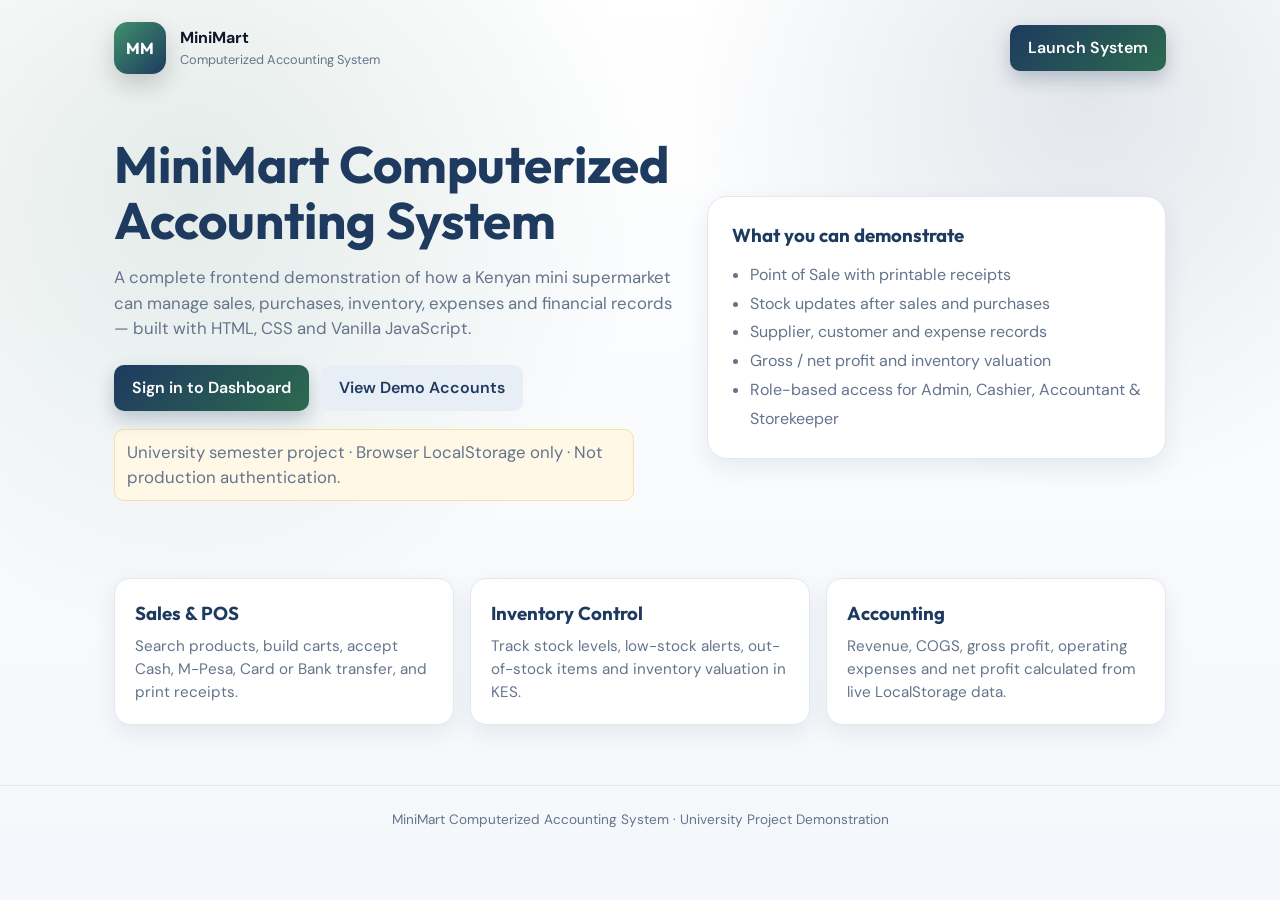
==== index.html @ 5eb99d65 "sending code to github" ====
<!DOCTYPE html>
<html lang="en">
<head>
  <meta charset="UTF-8" />
  <meta name="viewport" content="width=device-width, initial-scale=1.0" />
  <title>MiniMart Computerized Accounting System</title>
  <link rel="stylesheet" href="css/style.css" />
  <link rel="stylesheet" href="css/dashboard.css" />
  <link rel="stylesheet" href="css/responsive.css" />
</head>
<body class="landing">
  <nav class="landing-nav">
    <div class="login-brand">
      <div class="login-mark">MM</div>
      <div>
        <strong>MiniMart</strong>
        <div class="text-muted" style="font-size:0.8rem">Computerized Accounting System</div>
      </div>
    </div>
    <div class="landing-cta" style="margin:0">
      <a class="btn btn-primary" href="login.html">Launch System</a>
    </div>
  </nav>

  <section class="landing-hero">
    <div>
      <h1>MiniMart Computerized Accounting System</h1>
      <p>
        A complete frontend demonstration of how a Kenyan mini supermarket can manage sales,
        purchases, inventory, expenses and financial records — built with HTML, CSS and Vanilla JavaScript.
      </p>
      <div class="landing-cta">
        <a class="btn btn-primary" href="login.html">Sign in to Dashboard</a>
        <a class="btn btn-secondary" href="login.html">View Demo Accounts</a>
      </div>
      <p class="login-disclaimer" style="max-width:520px">
        University semester project · Browser LocalStorage only · Not production authentication.
      </p>
    </div>
    <div class="landing-panel">
      <h3 class="section-title">What you can demonstrate</h3>
      <ul class="text-muted" style="padding-left:18px;margin:12px 0 0;line-height:1.8">
        <li>Point of Sale with printable receipts</li>
        <li>Stock updates after sales and purchases</li>
        <li>Supplier, customer and expense records</li>
        <li>Gross / net profit and inventory valuation</li>
        <li>Role-based access for Admin, Cashier, Accountant & Storekeeper</li>
      </ul>
    </div>
  </section>

  <section class="feature-grid">
    <article class="feature-card">
      <h3>Sales & POS</h3>
      <p>Search products, build carts, accept Cash, M-Pesa, Card or Bank transfer, and print receipts.</p>
    </article>
    <article class="feature-card">
      <h3>Inventory Control</h3>
      <p>Track stock levels, low-stock alerts, out-of-stock items and inventory valuation in KES.</p>
    </article>
    <article class="feature-card">
      <h3>Accounting</h3>
      <p>Revenue, COGS, gross profit, operating expenses and net profit calculated from live LocalStorage data.</p>
    </article>
  </section>

  <footer class="landing-footer">
    MiniMart Computerized Accounting System · University Project Demonstration
  </footer>

  <script src="js/storage.js"></script>
  <script src="js/auth.js"></script>
  <script>
    if (mmIsLoggedIn()) window.location.href = 'dashboard.html';
  </script>
</body>
</html>
---- css/style.css ----
/* MiniMart — Global styles */
@import url('https://fonts.googleapis.com/css2?family=DM+Sans:ital,opsz,wght@0,9..40,400;0,9..40,500;0,9..40,600;0,9..40,700;1,9..40,400&family=Outfit:wght@500;600;700&display=swap');

:root {
  --navy: #1e3a5f;
  --navy-dark: #13253d;
  --navy-light: #2a4d73;
  --green: #2d6a4f;
  --green-light: #40916c;
  --green-soft: #d8f3dc;
  --bg: #f4f7fb;
  --surface: #ffffff;
  --border: #e2e8f0;
  --text: #0f172a;
  --muted: #64748b;
  --danger: #c1121f;
  --warning: #e9a825;
  --success: #2d6a4f;
  --info: #1e3a5f;
  --shadow: 0 8px 24px rgba(19, 37, 61, 0.08);
  --radius: 14px;
  --sidebar-w: 260px;
  --topbar-h: 72px;
  --font: 'DM Sans', system-ui, sans-serif;
  --display: 'Outfit', 'DM Sans', sans-serif;
}

*,
*::before,
*::after {
  box-sizing: border-box;
}

html {
  scroll-behavior: smooth;
}

body {
  margin: 0;
  font-family: var(--font);
  color: var(--text);
  background: var(--bg);
  min-height: 100vh;
  line-height: 1.5;
}

a {
  color: var(--navy);
  text-decoration: none;
}

button,
input,
select,
textarea {
  font: inherit;
}

img {
  max-width: 100%;
}

/* ---------- Login ---------- */
.login-page {
  min-height: 100vh;
  display: grid;
  grid-template-columns: 1.1fr 0.9fr;
  background: var(--surface);
}

.login-hero {
  position: relative;
  background:
    linear-gradient(145deg, rgba(19, 37, 61, 0.92), rgba(45, 106, 79, 0.85)),
    radial-gradient(circle at 20% 20%, rgba(255, 255, 255, 0.12), transparent 40%),
    linear-gradient(160deg, #1e3a5f, #2d6a4f);
  color: #fff;
  padding: 48px;
  display: flex;
  flex-direction: column;
  justify-content: space-between;
  overflow: hidden;
}

.login-hero::after {
  content: '';
  position: absolute;
  inset: auto -20% -30% 30%;
  height: 70%;
  background: radial-gradient(circle, rgba(255, 255, 255, 0.12), transparent 60%);
  pointer-events: none;
}

.login-brand {
  display: flex;
  align-items: center;
  gap: 14px;
  position: relative;
  z-index: 1;
}

.brand-mark,
.login-mark {
  width: 52px;
  height: 52px;
  border-radius: 14px;
  display: grid;
  place-items: center;
  background: linear-gradient(135deg, #40916c, #1e3a5f);
  color: #fff;
  font-family: var(--display);
  font-weight: 700;
  letter-spacing: 0.02em;
  box-shadow: 0 10px 24px rgba(0, 0, 0, 0.18);
}

.login-hero h1 {
  font-family: var(--display);
  font-size: clamp(2rem, 3.5vw, 3rem);
  line-height: 1.15;
  margin: 0 0 12px;
  position: relative;
  z-index: 1;
  max-width: 14ch;
}

.login-hero p {
  margin: 0;
  opacity: 0.9;
  max-width: 42ch;
  position: relative;
  z-index: 1;
}

.login-features {
  display: grid;
  gap: 12px;
  position: relative;
  z-index: 1;
  margin-top: 32px;
}

.login-feature {
  display: flex;
  gap: 12px;
  align-items: flex-start;
  background: rgba(255, 255, 255, 0.08);
  border: 1px solid rgba(255, 255, 255, 0.12);
  padding: 14px 16px;
  border-radius: 12px;
  backdrop-filter: blur(6px);
}

.login-feature strong {
  display: block;
}

.login-feature span {
  font-size: 0.9rem;
  opacity: 0.85;
}

.login-panel {
  display: flex;
  align-items: center;
  justify-content: center;
  padding: 40px 28px;
  background:
    radial-gradient(circle at 90% 10%, rgba(45, 106, 79, 0.08), transparent 35%),
    radial-gradient(circle at 10% 90%, rgba(30, 58, 95, 0.08), transparent 30%),
    #fff;
}

.login-card {
  width: 100%;
  max-width: 420px;
  animation: fadeUp 0.45s ease;
}

.login-card h2 {
  font-family: var(--display);
  margin: 0 0 6px;
  font-size: 1.75rem;
  color: var(--navy);
}

.login-card .lead {
  color: var(--muted);
  margin: 0 0 24px;
}

.demo-accounts {
  background: #f8fafc;
  border: 1px solid var(--border);
  border-radius: 12px;
  padding: 14px;
  margin-bottom: 20px;
  font-size: 0.88rem;
}

.demo-accounts summary {
  cursor: pointer;
  font-weight: 600;
  color: var(--navy);
}

.demo-accounts table {
  width: 100%;
  margin-top: 10px;
  border-collapse: collapse;
}

.demo-accounts td {
  padding: 4px 0;
  border-bottom: 1px dashed var(--border);
}

.demo-accounts tr:last-child td {
  border-bottom: 0;
}

.form-group {
  margin-bottom: 16px;
}

.form-group label {
  display: block;
  font-weight: 600;
  margin-bottom: 6px;
  font-size: 0.92rem;
}

.form-control,
.input,
select.form-control,
textarea.form-control {
  width: 100%;
  border: 1px solid var(--border);
  border-radius: 10px;
  padding: 11px 14px;
  background: #fff;
  color: var(--text);
  transition: border-color 0.2s, box-shadow 0.2s;
}

.form-control:focus,
.input:focus,
select.form-control:focus,
textarea.form-control:focus {
  outline: none;
  border-color: var(--green);
  box-shadow: 0 0 0 3px rgba(45, 106, 79, 0.15);
}

.password-wrap {
  position: relative;
}

.password-wrap .form-control {
  padding-right: 48px;
}

.toggle-password {
  position: absolute;
  right: 8px;
  top: 50%;
  transform: translateY(-50%);
  border: 0;
  background: transparent;
  color: var(--muted);
  cursor: pointer;
  width: 36px;
  height: 36px;
  display: grid;
  place-items: center;
  border-radius: 8px;
}

.toggle-password:hover {
  background: #f1f5f9;
  color: var(--navy);
}

.toggle-password svg {
  width: 18px;
  height: 18px;
}

.form-row {
  display: flex;
  align-items: center;
  justify-content: space-between;
  gap: 12px;
  margin-bottom: 18px;
}

.checkbox {
  display: inline-flex;
  align-items: center;
  gap: 8px;
  font-size: 0.92rem;
  color: var(--muted);
}

.btn {
  display: inline-flex;
  align-items: center;
  justify-content: center;
  gap: 8px;
  border: 0;
  border-radius: 10px;
  padding: 11px 18px;
  font-weight: 600;
  cursor: pointer;
  transition: transform 0.15s, box-shadow 0.2s, background 0.2s;
}

.btn:hover {
  transform: translateY(-1px);
}

.btn:active {
  transform: translateY(0);
}

.btn svg {
  width: 18px;
  height: 18px;
}

.btn-primary {
  background: linear-gradient(135deg, var(--navy), var(--green));
  color: #fff;
  box-shadow: 0 8px 18px rgba(30, 58, 95, 0.25);
}

.btn-primary:hover {
  box-shadow: 0 10px 22px rgba(30, 58, 95, 0.32);
}

.btn-secondary {
  background: #e8eef5;
  color: var(--navy);
}

.btn-secondary:hover {
  background: #d9e4f0;
}

.btn-success {
  background: var(--green);
  color: #fff;
}

.btn-danger {
  background: var(--danger);
  color: #fff;
}

.btn-outline {
  background: transparent;
  border: 1px solid var(--border);
  color: var(--text);
}

.btn-outline:hover {
  border-color: var(--navy);
  color: var(--navy);
}

.btn-sm {
  padding: 7px 12px;
  font-size: 0.88rem;
}

.btn-block {
  width: 100%;
}

.alert {
  border-radius: 10px;
  padding: 12px 14px;
  margin-bottom: 16px;
  font-size: 0.92rem;
}

.alert-error {
  background: #fde8ea;
  color: #9b1c1c;
  border: 1px solid #f5c2c7;
}

.alert-success {
  background: var(--green-soft);
  color: #1b4332;
  border: 1px solid #95d5b2;
}

.alert-info {
  background: #e8eef5;
  color: var(--navy);
  border: 1px solid #c5d4e8;
}

.login-disclaimer {
  margin-top: 18px;
  font-size: 0.8rem;
  color: var(--muted);
  background: #fff8e7;
  border: 1px solid #f5e0a8;
  border-radius: 10px;
  padding: 10px 12px;
}

/* ---------- App shell ---------- */
.app-shell {
  min-height: 100vh;
}

.sidebar {
  position: fixed;
  inset: 0 auto 0 0;
  width: var(--sidebar-w);
  background: linear-gradient(180deg, var(--navy-dark), var(--navy));
  color: #fff;
  display: flex;
  flex-direction: column;
  z-index: 40;
  transition: transform 0.25s ease;
}

.sidebar-brand {
  display: flex;
  align-items: center;
  gap: 12px;
  padding: 22px 18px;
  border-bottom: 1px solid rgba(255, 255, 255, 0.08);
}

.brand-logo-img {
  width: 44px;
  height: 44px;
  border-radius: 12px;
  object-fit: cover;
  background: #fff;
}

.brand-name {
  font-family: var(--display);
  font-weight: 700;
  font-size: 1rem;
}

.brand-sub {
  font-size: 0.75rem;
  opacity: 0.7;
}

.sidebar-nav {
  padding: 14px 10px;
  overflow-y: auto;
  flex: 1;
}

.nav-link {
  display: flex;
  align-items: center;
  gap: 12px;
  color: rgba(255, 255, 255, 0.78);
  padding: 11px 12px;
  border-radius: 10px;
  margin-bottom: 4px;
  transition: background 0.2s, color 0.2s;
}

.nav-link:hover {
  background: rgba(255, 255, 255, 0.08);
  color: #fff;
}

.nav-link.active {
  background: linear-gradient(135deg, rgba(64, 145, 108, 0.35), rgba(255, 255, 255, 0.08));
  color: #fff;
  box-shadow: inset 0 0 0 1px rgba(255, 255, 255, 0.08);
}

.nav-icon {
  width: 20px;
  height: 20px;
  display: grid;
  place-items: center;
}

.nav-icon svg {
  width: 18px;
  height: 18px;
}

.sidebar-footer {
  padding: 14px 16px 20px;
  border-top: 1px solid rgba(255, 255, 255, 0.08);
}

.demo-note {
  font-size: 0.75rem;
  opacity: 0.65;
}

.main-wrap {
  margin-left: var(--sidebar-w);
  min-height: 100vh;
}

.topbar {
  position: sticky;
  top: 0;
  z-index: 30;
  height: var(--topbar-h);
  background: rgba(255, 255, 255, 0.92);
  backdrop-filter: blur(10px);
  border-bottom: 1px solid var(--border);
  display: flex;
  align-items: center;
  justify-content: space-between;
  padding: 0 24px;
}

.topbar-left,
.topbar-right {
  display: flex;
  align-items: center;
  gap: 14px;
}

.page-title {
  margin: 0;
  font-family: var(--display);
  font-size: 1.25rem;
  color: var(--navy);
}

.page-sub {
  margin: 0;
  font-size: 0.82rem;
  color: var(--muted);
}

.icon-btn {
  width: 40px;
  height: 40px;
  border: 1px solid var(--border);
  border-radius: 10px;
  background: #fff;
  display: grid;
  place-items: center;
  cursor: pointer;
  color: var(--navy);
}

.icon-btn.static {
  cursor: default;
}

.icon-btn svg {
  width: 18px;
  height: 18px;
}

.alert-badge-wrap {
  position: relative;
}

.badge-count {
  position: absolute;
  top: -4px;
  right: -4px;
  background: var(--danger);
  color: #fff;
  font-size: 0.68rem;
  font-weight: 700;
  min-width: 18px;
  height: 18px;
  border-radius: 999px;
  display: grid;
  place-items: center;
  padding: 0 4px;
}

.user-menu {
  position: relative;
  display: flex;
  align-items: center;
  gap: 10px;
  padding: 6px 8px 6px 6px;
  border-radius: 12px;
  border: 1px solid var(--border);
  background: #fff;
  cursor: pointer;
}

.user-avatar {
  width: 38px;
  height: 38px;
  border-radius: 10px;
  background: linear-gradient(135deg, var(--navy), var(--green));
  color: #fff;
  display: grid;
  place-items: center;
  font-weight: 700;
  font-size: 0.85rem;
}

.user-meta {
  display: flex;
  flex-direction: column;
  line-height: 1.2;
}

.user-meta strong {
  font-size: 0.9rem;
}

.user-meta span {
  font-size: 0.75rem;
  color: var(--muted);
}

.user-dropdown {
  position: absolute;
  top: calc(100% + 8px);
  right: 0;
  min-width: 180px;
  background: #fff;
  border: 1px solid var(--border);
  border-radius: 12px;
  box-shadow: var(--shadow);
  padding: 8px;
  display: none;
  z-index: 50;
}

.user-menu:hover .user-dropdown,
.user-menu:focus-within .user-dropdown {
  display: grid;
  gap: 4px;
}

.user-dropdown a,
.user-dropdown button {
  display: flex;
  align-items: center;
  gap: 8px;
  width: 100%;
  border: 0;
  background: transparent;
  text-align: left;
  padding: 10px 12px;
  border-radius: 8px;
  color: var(--text);
  cursor: pointer;
}

.user-dropdown a:hover,
.user-dropdown button:hover {
  background: #f1f5f9;
}

.user-dropdown svg {
  width: 16px;
  height: 16px;
}

.content {
  padding: 24px;
}

/* ---------- Cards / panels ---------- */
.card {
  background: var(--surface);
  border: 1px solid var(--border);
  border-radius: var(--radius);
  box-shadow: var(--shadow);
  padding: 18px;
}

.card-header {
  display: flex;
  align-items: center;
  justify-content: space-between;
  gap: 12px;
  margin-bottom: 14px;
}

.card-header h3 {
  margin: 0;
  font-family: var(--display);
  font-size: 1.05rem;
  color: var(--navy);
}

.toolbar {
  display: flex;
  flex-wrap: wrap;
  gap: 10px;
  align-items: center;
  margin-bottom: 16px;
}

.toolbar .form-control,
.toolbar .input,
.toolbar select {
  min-width: 180px;
  max-width: 260px;
}

.grid {
  display: grid;
  gap: 16px;
}

.grid-2 {
  grid-template-columns: repeat(2, minmax(0, 1fr));
}

.grid-3 {
  grid-template-columns: repeat(3, minmax(0, 1fr));
}

.grid-4 {
  grid-template-columns: repeat(4, minmax(0, 1fr));
}

/* ---------- Tables ---------- */
.table-wrap {
  overflow-x: auto;
}

table.data-table {
  width: 100%;
  border-collapse: collapse;
}

.data-table th,
.data-table td {
  padding: 12px 10px;
  border-bottom: 1px solid var(--border);
  text-align: left;
  font-size: 0.92rem;
  vertical-align: middle;
}

.data-table th {
  color: var(--muted);
  font-weight: 600;
  font-size: 0.8rem;
  text-transform: uppercase;
  letter-spacing: 0.04em;
  background: #f8fafc;
}

.data-table tbody tr {
  transition: background 0.15s;
}

.data-table tbody tr:hover {
  background: #f8fafc;
}

.actions {
  display: flex;
  gap: 6px;
  flex-wrap: wrap;
}

.pill {
  display: inline-flex;
  align-items: center;
  padding: 3px 10px;
  border-radius: 999px;
  font-size: 0.75rem;
  font-weight: 600;
}

.pill-success {
  background: var(--green-soft);
  color: var(--green);
}

.pill-warning {
  background: #fff3cd;
  color: #856404;
}

.pill-danger {
  background: #fde8ea;
  color: var(--danger);
}

.pill-info {
  background: #e8eef5;
  color: var(--navy);
}

.empty-state {
  text-align: center;
  padding: 36px 16px;
  color: var(--muted);
}

/* ---------- Modals ---------- */
.modal {
  position: fixed;
  inset: 0;
  background: rgba(15, 23, 42, 0.45);
  display: none;
  align-items: center;
  justify-content: center;
  z-index: 80;
  padding: 16px;
}

.modal.open {
  display: flex;
  animation: fadeIn 0.2s ease;
}

.modal-dialog {
  width: 100%;
  max-width: 560px;
  max-height: 90vh;
  overflow: auto;
  background: #fff;
  border-radius: 16px;
  box-shadow: 0 24px 60px rgba(15, 23, 42, 0.25);
  animation: fadeUp 0.25s ease;
}

.modal-dialog.wide {
  max-width: 760px;
}

.modal-header,
.modal-footer {
  padding: 16px 18px;
  border-bottom: 1px solid var(--border);
  display: flex;
  align-items: center;
  justify-content: space-between;
  gap: 12px;
}

.modal-footer {
  border-bottom: 0;
  border-top: 1px solid var(--border);
  justify-content: flex-end;
}

.modal-body {
  padding: 18px;
}

.modal-header h3 {
  margin: 0;
  font-family: var(--display);
  color: var(--navy);
}

/* ---------- Toasts ---------- */
.toast-host {
  position: fixed;
  top: 18px;
  right: 18px;
  z-index: 100;
  display: grid;
  gap: 8px;
}

.toast {
  min-width: 260px;
  max-width: 380px;
  background: #fff;
  border-left: 4px solid var(--navy);
  border-radius: 10px;
  box-shadow: var(--shadow);
  padding: 12px 14px;
  opacity: 0;
  transform: translateX(16px);
  transition: all 0.25s ease;
  font-size: 0.92rem;
}

.toast.show {
  opacity: 1;
  transform: translateX(0);
}

.toast-success {
  border-left-color: var(--green);
}

.toast-error {
  border-left-color: var(--danger);
}

.toast-info {
  border-left-color: var(--navy);
}

/* ---------- Utilities ---------- */
.text-muted {
  color: var(--muted);
}

.text-right {
  text-align: right;
}

.text-danger {
  color: var(--danger);
}

.text-success {
  color: var(--green);
}

.mt-1 {
  margin-top: 8px;
}

.mt-2 {
  margin-top: 16px;
}

.mb-0 {
  margin-bottom: 0;
}

.mb-2 {
  margin-bottom: 16px;
}

.hidden {
  display: none !important;
}

.section-title {
  font-family: var(--display);
  color: var(--navy);
  margin: 0 0 4px;
}

.split {
  display: grid;
  grid-template-columns: 1.2fr 0.8fr;
  gap: 16px;
}

@keyframes fadeUp {
  from {
    opacity: 0;
    transform: translateY(10px);
  }
  to {
    opacity: 1;
    transform: translateY(0);
  }
}

@keyframes fadeIn {
  from {
    opacity: 0;
  }
  to {
    opacity: 1;
  }
}

@media print {
  .sidebar,
  .topbar,
  .toolbar,
  .no-print,
  .btn,
  .actions {
    display: none !important;
  }

  .main-wrap {
    margin: 0 !important;
  }

  .content {
    padding: 0 !important;
  }

  .card {
    box-shadow: none;
    border: 0;
  }
}
---- css/dashboard.css ----
/* Dashboard & module-specific layouts */

.stat-grid {
  display: grid;
  grid-template-columns: repeat(4, minmax(0, 1fr));
  gap: 16px;
  margin-bottom: 18px;
}

.stat-card {
  background: #fff;
  border: 1px solid var(--border);
  border-radius: var(--radius);
  padding: 18px;
  box-shadow: var(--shadow);
  position: relative;
  overflow: hidden;
  transition: transform 0.2s ease, box-shadow 0.2s ease;
}

.stat-card:hover {
  transform: translateY(-3px);
  box-shadow: 0 14px 28px rgba(19, 37, 61, 0.12);
}

.stat-card::before {
  content: '';
  position: absolute;
  inset: 0 auto 0 0;
  width: 4px;
  background: linear-gradient(180deg, var(--navy), var(--green));
}

.stat-label {
  color: var(--muted);
  font-size: 0.82rem;
  font-weight: 600;
  margin-bottom: 6px;
}

.stat-value {
  font-family: var(--display);
  font-size: 1.35rem;
  color: var(--navy);
  font-weight: 700;
  margin: 0;
}

.stat-meta {
  margin-top: 8px;
  font-size: 0.78rem;
  color: var(--muted);
}

.stat-icon {
  position: absolute;
  right: 14px;
  top: 14px;
  width: 38px;
  height: 38px;
  border-radius: 10px;
  display: grid;
  place-items: center;
  background: linear-gradient(135deg, rgba(30, 58, 95, 0.1), rgba(45, 106, 79, 0.12));
  color: var(--navy);
}

.stat-icon svg {
  width: 18px;
  height: 18px;
}

.quick-actions {
  display: flex;
  flex-wrap: wrap;
  gap: 10px;
  margin-bottom: 18px;
}

.quick-actions .btn {
  flex: 1 1 160px;
}

.chart-card canvas {
  width: 100%;
  max-height: 260px;
}

.list-feed {
  display: grid;
  gap: 10px;
}

.feed-item {
  display: flex;
  justify-content: space-between;
  gap: 12px;
  padding: 12px;
  border: 1px solid var(--border);
  border-radius: 12px;
  background: #f8fafc;
}

.feed-item strong {
  display: block;
  font-size: 0.92rem;
}

.feed-item span {
  font-size: 0.8rem;
  color: var(--muted);
}

.alert-list {
  display: grid;
  gap: 8px;
}

.alert-item {
  display: flex;
  justify-content: space-between;
  align-items: center;
  padding: 10px 12px;
  border-radius: 10px;
  background: #fff8e7;
  border: 1px solid #f5e0a8;
  font-size: 0.9rem;
}

.alert-item.danger {
  background: #fde8ea;
  border-color: #f5c2c7;
}

/* POS layout */
.pos-layout {
  display: grid;
  grid-template-columns: 1.35fr 0.95fr;
  gap: 16px;
  align-items: start;
}

.product-picker {
  display: grid;
  grid-template-columns: repeat(auto-fill, minmax(150px, 1fr));
  gap: 10px;
  max-height: 62vh;
  overflow: auto;
  padding-right: 4px;
}

.product-tile {
  border: 1px solid var(--border);
  border-radius: 12px;
  padding: 12px;
  background: #fff;
  cursor: pointer;
  transition: border-color 0.2s, transform 0.15s, box-shadow 0.2s;
  text-align: left;
}

.product-tile:hover {
  border-color: var(--green);
  transform: translateY(-2px);
  box-shadow: var(--shadow);
}

.product-tile.disabled {
  opacity: 0.5;
  cursor: not-allowed;
  transform: none;
  box-shadow: none;
}

.product-tile .name {
  font-weight: 600;
  font-size: 0.9rem;
  margin-bottom: 4px;
}

.product-tile .price {
  color: var(--green);
  font-weight: 700;
}

.product-tile .stock {
  font-size: 0.75rem;
  color: var(--muted);
  margin-top: 4px;
}

.cart-panel {
  position: sticky;
  top: calc(var(--topbar-h) + 16px);
}

.cart-lines {
  display: grid;
  gap: 8px;
  max-height: 34vh;
  overflow: auto;
  margin-bottom: 12px;
}

.cart-line {
  display: grid;
  grid-template-columns: 1fr auto;
  gap: 8px;
  padding: 10px;
  border: 1px solid var(--border);
  border-radius: 10px;
  background: #f8fafc;
}

.qty-controls {
  display: inline-flex;
  align-items: center;
  gap: 6px;
}

.qty-controls button {
  width: 28px;
  height: 28px;
  border-radius: 8px;
  border: 1px solid var(--border);
  background: #fff;
  cursor: pointer;
  font-weight: 700;
}

.cart-totals {
  border-top: 1px dashed var(--border);
  padding-top: 12px;
  display: grid;
  gap: 8px;
}

.cart-totals .row {
  display: flex;
  justify-content: space-between;
  font-size: 0.95rem;
}

.cart-totals .grand {
  font-size: 1.2rem;
  font-weight: 700;
  color: var(--navy);
  font-family: var(--display);
}

.receipt-box {
  font-family: 'Courier New', monospace;
  font-size: 0.9rem;
  line-height: 1.45;
}

.receipt-box .center {
  text-align: center;
}

.receipt-box hr {
  border: 0;
  border-top: 1px dashed #94a3b8;
  margin: 10px 0;
}

/* Accounting summary blocks */
.finance-grid {
  display: grid;
  grid-template-columns: repeat(3, minmax(0, 1fr));
  gap: 16px;
  margin-bottom: 16px;
}

.finance-card {
  background: #fff;
  border: 1px solid var(--border);
  border-radius: var(--radius);
  padding: 18px;
  box-shadow: var(--shadow);
}

.finance-card h4 {
  margin: 0 0 8px;
  color: var(--muted);
  font-size: 0.85rem;
  text-transform: uppercase;
  letter-spacing: 0.04em;
}

.finance-card .value {
  font-family: var(--display);
  font-size: 1.4rem;
  font-weight: 700;
  color: var(--navy);
}

.formula-note {
  background: #eef6f1;
  border: 1px solid #b7e4c7;
  border-radius: 12px;
  padding: 14px 16px;
  font-size: 0.9rem;
  color: #1b4332;
  margin-bottom: 16px;
}

.formula-note code {
  background: rgba(255, 255, 255, 0.7);
  padding: 2px 6px;
  border-radius: 6px;
  font-size: 0.85rem;
}

/* Reports */
.report-filters {
  display: flex;
  flex-wrap: wrap;
  gap: 10px;
  margin-bottom: 16px;
}

.report-tabs {
  display: flex;
  flex-wrap: wrap;
  gap: 8px;
  margin-bottom: 16px;
}

.report-tab {
  border: 1px solid var(--border);
  background: #fff;
  border-radius: 999px;
  padding: 8px 14px;
  cursor: pointer;
  font-weight: 600;
  font-size: 0.85rem;
  color: var(--muted);
}

.report-tab.active {
  background: linear-gradient(135deg, var(--navy), var(--green));
  color: #fff;
  border-color: transparent;
}

/* Landing / index */
.landing {
  min-height: 100vh;
  background:
    radial-gradient(circle at 15% 20%, rgba(45, 106, 79, 0.12), transparent 35%),
    radial-gradient(circle at 85% 10%, rgba(30, 58, 95, 0.12), transparent 30%),
    linear-gradient(180deg, #ffffff, #f4f7fb);
}

.landing-nav {
  max-width: 1100px;
  margin: 0 auto;
  padding: 22px 24px;
  display: flex;
  align-items: center;
  justify-content: space-between;
}

.landing-hero {
  max-width: 1100px;
  margin: 0 auto;
  padding: 40px 24px 60px;
  display: grid;
  grid-template-columns: 1.1fr 0.9fr;
  gap: 32px;
  align-items: center;
}

.landing-hero h1 {
  font-family: var(--display);
  font-size: clamp(2.2rem, 4vw, 3.4rem);
  line-height: 1.1;
  color: var(--navy);
  margin: 0 0 14px;
}

.landing-hero p {
  color: var(--muted);
  font-size: 1.05rem;
  max-width: 48ch;
}

.landing-cta {
  display: flex;
  flex-wrap: wrap;
  gap: 12px;
  margin-top: 24px;
}

.landing-panel {
  background: #fff;
  border: 1px solid var(--border);
  border-radius: 20px;
  box-shadow: var(--shadow);
  padding: 24px;
}

.feature-grid {
  max-width: 1100px;
  margin: 0 auto;
  padding: 0 24px 60px;
  display: grid;
  grid-template-columns: repeat(3, minmax(0, 1fr));
  gap: 16px;
}

.feature-card {
  background: #fff;
  border: 1px solid var(--border);
  border-radius: 16px;
  padding: 20px;
  box-shadow: var(--shadow);
}

.feature-card h3 {
  margin: 0 0 8px;
  font-family: var(--display);
  color: var(--navy);
}

.feature-card p {
  margin: 0;
  color: var(--muted);
  font-size: 0.95rem;
}

.landing-footer {
  text-align: center;
  padding: 24px;
  color: var(--muted);
  font-size: 0.85rem;
  border-top: 1px solid var(--border);
}
---- css/responsive.css ----
/* Responsive breakpoints */

@media (max-width: 1200px) {
  .stat-grid {
    grid-template-columns: repeat(2, minmax(0, 1fr));
  }

  .finance-grid,
  .grid-4 {
    grid-template-columns: repeat(2, minmax(0, 1fr));
  }

  .pos-layout,
  .split,
  .landing-hero {
    grid-template-columns: 1fr;
  }

  .cart-panel {
    position: static;
  }
}

@media (max-width: 992px) {
  .login-page {
    grid-template-columns: 1fr;
  }

  .login-hero {
    min-height: 280px;
    padding: 28px;
  }

  .login-features {
    display: none;
  }

  .sidebar {
    transform: translateX(-100%);
  }

  body.sidebar-open .sidebar {
    transform: translateX(0);
  }

  .main-wrap {
    margin-left: 0;
  }

  .user-meta {
    display: none;
  }

  .feature-grid,
  .grid-3,
  .grid-2 {
    grid-template-columns: 1fr;
  }

  body.sidebar-open::before {
    content: '';
    position: fixed;
    inset: 0;
    background: rgba(15, 23, 42, 0.35);
    z-index: 35;
  }
}

@media (max-width: 640px) {
  .content {
    padding: 16px;
  }

  .topbar {
    padding: 0 12px;
    height: auto;
    min-height: var(--topbar-h);
  }

  .page-sub {
    display: none;
  }

  .stat-grid,
  .finance-grid,
  .grid-4,
  .grid-3,
  .grid-2 {
    grid-template-columns: 1fr;
  }

  .toolbar {
    flex-direction: column;
    align-items: stretch;
  }

  .toolbar .form-control,
  .toolbar .input,
  .toolbar select {
    max-width: none;
    min-width: 0;
    width: 100%;
  }

  .landing-nav {
    flex-direction: column;
    gap: 12px;
    align-items: flex-start;
  }

  .modal-dialog {
    max-height: 95vh;
  }
}

@media (min-width: 993px) {
  body.sidebar-collapsed .sidebar {
    transform: translateX(0);
    width: 78px;
  }

  body.sidebar-collapsed .brand-name,
  body.sidebar-collapsed .brand-sub,
  body.sidebar-collapsed .nav-link span:not(.nav-icon),
  body.sidebar-collapsed .demo-note {
    display: none;
  }

  body.sidebar-collapsed .sidebar-brand {
    justify-content: center;
  }

  body.sidebar-collapsed .main-wrap {
    margin-left: 78px;
  }

  body.sidebar-collapsed .nav-link {
    justify-content: center;
  }
}
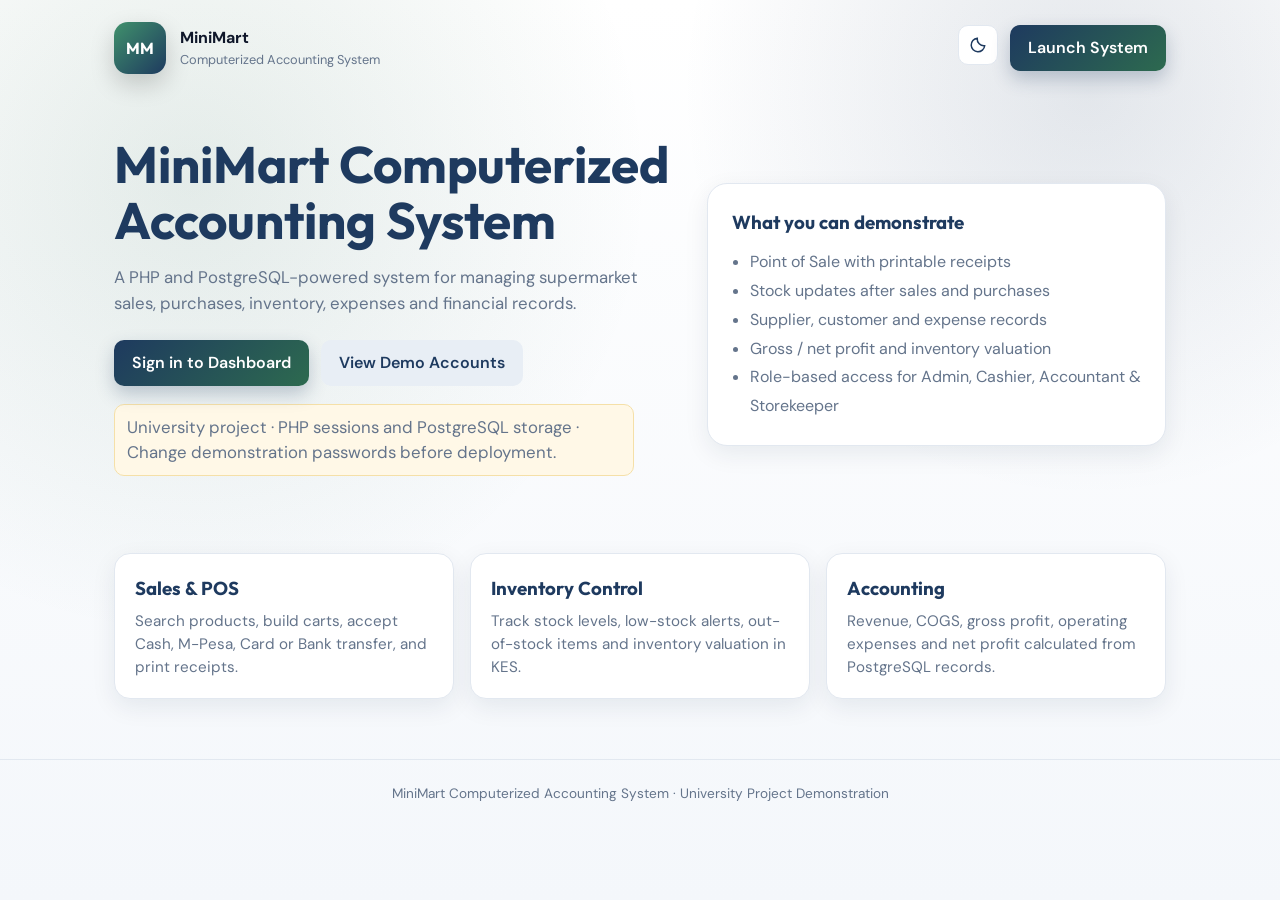
==== commit ca66bf36: "Update MiniMart app Co-authored-by: Copilot <223556219+Copilot@users.noreply.github.com>" ====
--- a/index.html
+++ b/index.html
@@ -4,6 +4,7 @@
   <meta charset="UTF-8" />
   <meta name="viewport" content="width=device-width, initial-scale=1.0" />
   <title>MiniMart Computerized Accounting System</title>
+  <script src="js/theme.js"></script>
   <link rel="stylesheet" href="css/style.css" />
   <link rel="stylesheet" href="css/dashboard.css" />
   <link rel="stylesheet" href="css/responsive.css" />
@@ -18,6 +19,7 @@
       </div>
     </div>
     <div class="landing-cta" style="margin:0">
+      <button type="button" class="icon-btn" data-theme-toggle title="Toggle colour theme" aria-label="Toggle colour theme"></button>
       <a class="btn btn-primary" href="login.html">Launch System</a>
     </div>
   </nav>
@@ -26,15 +28,15 @@
     <div>
       <h1>MiniMart Computerized Accounting System</h1>
       <p>
-        A complete frontend demonstration of how a Kenyan mini supermarket can manage sales,
-        purchases, inventory, expenses and financial records — built with HTML, CSS and Vanilla JavaScript.
+        A PHP and PostgreSQL-powered system for managing supermarket sales,
+        purchases, inventory, expenses and financial records.
       </p>
       <div class="landing-cta">
         <a class="btn btn-primary" href="login.html">Sign in to Dashboard</a>
         <a class="btn btn-secondary" href="login.html">View Demo Accounts</a>
       </div>
       <p class="login-disclaimer" style="max-width:520px">
-        University semester project · Browser LocalStorage only · Not production authentication.
+        University project · PHP sessions and PostgreSQL storage · Change demonstration passwords before deployment.
       </p>
     </div>
     <div class="landing-panel">
@@ -60,7 +62,7 @@
     </article>
     <article class="feature-card">
       <h3>Accounting</h3>
-      <p>Revenue, COGS, gross profit, operating expenses and net profit calculated from live LocalStorage data.</p>
+      <p>Revenue, COGS, gross profit, operating expenses and net profit calculated from PostgreSQL records.</p>
     </article>
   </section>
 
@@ -70,8 +72,11 @@
 
   <script src="js/storage.js"></script>
   <script src="js/auth.js"></script>
+  <script src="js/main.js"></script>
   <script>
-    if (mmIsLoggedIn()) window.location.href = 'dashboard.html';
+    mmRestoreSession().then((user) => {
+      if (user) window.location.href = 'dashboard.html';
+    });
   </script>
 </body>
 </html>
--- a/css/style.css
+++ b/css/style.css
@@ -2,6 +2,7 @@
 @import url('https://fonts.googleapis.com/css2?family=DM+Sans:ital,opsz,wght@0,9..40,400;0,9..40,500;0,9..40,600;0,9..40,700;1,9..40,400&family=Outfit:wght@500;600;700&display=swap');
 
 :root {
+  color-scheme: light;
   --navy: #1e3a5f;
   --navy-dark: #13253d;
   --navy-light: #2a4d73;
@@ -161,6 +162,7 @@
 }
 
 .login-panel {
+  position: relative;
   display: flex;
   align-items: center;
   justify-content: center;
@@ -919,6 +921,181 @@
   color: var(--danger);
 }
 
+/* ---------- Dark theme ---------- */
+html[data-theme='dark'] {
+  color-scheme: dark;
+  --navy: #a7c7ff;
+  --navy-dark: #0c1522;
+  --navy-light: #20334b;
+  --green: #80d7a4;
+  --green-light: #9be8ba;
+  --green-soft: #1d3b2e;
+  --bg: #101720;
+  --surface: #182331;
+  --surface-raised: #202e3d;
+  --surface-sunken: #141e2a;
+  --border: #344456;
+  --text: #e7eef6;
+  --muted: #a9b8c8;
+  --danger: #ff818b;
+  --warning: #f2c56b;
+  --success: #80d7a4;
+  --info: #a7c7ff;
+  --shadow: 0 8px 24px rgba(0, 0, 0, 0.24);
+}
+
+html[data-theme='dark'] body,
+html[data-theme='dark'] .login-page,
+html[data-theme='dark'] .login-panel {
+  background: var(--bg);
+  color: var(--text);
+}
+
+html[data-theme='dark'] .login-card,
+html[data-theme='dark'] .card,
+html[data-theme='dark'] .topbar,
+html[data-theme='dark'] .icon-btn,
+html[data-theme='dark'] .user-menu,
+html[data-theme='dark'] .user-dropdown,
+html[data-theme='dark'] .modal-dialog,
+html[data-theme='dark'] .toast,
+html[data-theme='dark'] .login-panel .demo-accounts,
+html[data-theme='dark'] .login-panel table,
+html[data-theme='dark'] .login-panel th,
+html[data-theme='dark'] .login-panel td {
+  background-color: var(--surface);
+  color: var(--text);
+}
+
+html[data-theme='dark'] .topbar {
+  background: rgba(24, 35, 49, 0.94);
+}
+
+html[data-theme='dark'] .form-control,
+html[data-theme='dark'] .input,
+html[data-theme='dark'] select,
+html[data-theme='dark'] textarea,
+html[data-theme='dark'] .qty-controls button,
+html[data-theme='dark'] .report-tab {
+  background-color: var(--surface-sunken);
+  color: var(--text);
+  border-color: var(--border);
+}
+
+html[data-theme='dark'] input::placeholder,
+html[data-theme='dark'] textarea::placeholder {
+  color: var(--muted);
+}
+
+html[data-theme='dark'] option {
+  background: var(--surface);
+  color: var(--text);
+}
+
+html[data-theme='dark'] .data-table th,
+html[data-theme='dark'] .data-table tbody tr:hover,
+html[data-theme='dark'] .user-dropdown a:hover,
+html[data-theme='dark'] .user-dropdown button:hover,
+html[data-theme='dark'] .toggle-password:hover,
+html[data-theme='dark'] .btn-secondary {
+  background-color: var(--surface-raised);
+  color: var(--text);
+}
+
+html[data-theme='dark'] .data-table td,
+html[data-theme='dark'] .data-table th,
+html[data-theme='dark'] .modal-header,
+html[data-theme='dark'] .modal-footer,
+html[data-theme='dark'] .sidebar-brand,
+html[data-theme='dark'] .sidebar-footer {
+  border-color: var(--border);
+}
+
+html[data-theme='dark'] .feed-item,
+html[data-theme='dark'] .product-tile,
+html[data-theme='dark'] .cart-line,
+html[data-theme='dark'] .landing-panel,
+html[data-theme='dark'] .feature-card,
+html[data-theme='dark'] .stat-card,
+html[data-theme='dark'] .finance-card {
+  background: var(--surface);
+  color: var(--text);
+  border-color: var(--border);
+}
+
+html[data-theme='dark'] .alert-item,
+html[data-theme='dark'] .pill-warning,
+html[data-theme='dark'] .login-disclaimer {
+  background: #3a321d;
+  color: #f2d794;
+  border-color: #67562c;
+}
+
+html[data-theme='dark'] .alert-item.danger,
+html[data-theme='dark'] .alert-error,
+html[data-theme='dark'] .pill-danger {
+  background: #40252b;
+  color: #ffb0b7;
+  border-color: #75424a;
+}
+
+html[data-theme='dark'] .alert-success {
+  background: #1d3b2e;
+  color: #a9ebc2;
+  border-color: #32644b;
+}
+
+html[data-theme='dark'] .alert-info,
+html[data-theme='dark'] .pill-info {
+  background: #233750;
+  color: #c1d9ff;
+  border-color: #3c5979;
+}
+
+html[data-theme='dark'] .formula-note {
+  background: #1d3b2e;
+  color: #b4e9c7;
+  border-color: #32644b;
+}
+
+html[data-theme='dark'] .formula-note code {
+  background: rgba(0, 0, 0, 0.22);
+}
+
+html[data-theme='dark'] .landing {
+  background:
+    radial-gradient(circle at 15% 20%, rgba(128, 215, 164, 0.08), transparent 35%),
+    radial-gradient(circle at 85% 10%, rgba(167, 199, 255, 0.08), transparent 30%),
+    linear-gradient(180deg, #141e2a, #101720);
+}
+
+html[data-theme='dark'] .landing-footer {
+  border-color: var(--border);
+}
+
+html[data-theme='dark'] .icon-btn svg,
+html[data-theme='dark'] [data-theme-toggle] svg {
+  width: 18px;
+  height: 18px;
+}
+
+.login-theme-toggle {
+  position: absolute;
+  top: 20px;
+  right: 20px;
+  z-index: 2;
+}
+
+html[data-theme='dark'] body,
+html[data-theme='dark'] .card,
+html[data-theme='dark'] .topbar,
+html[data-theme='dark'] .form-control,
+html[data-theme='dark'] .input,
+html[data-theme='dark'] .modal-dialog,
+html[data-theme='dark'] .toast {
+  transition: background-color 0.2s ease, color 0.2s ease, border-color 0.2s ease;
+}
+
 .text-success {
   color: var(--green);
 }
--- a/css/dashboard.css
+++ b/css/dashboard.css
@@ -437,3 +437,41 @@
   font-size: 0.85rem;
   border-top: 1px solid var(--border);
 }
+
+html[data-theme='dark'] .stat-card,
+html[data-theme='dark'] .feed-item,
+html[data-theme='dark'] .alert-item,
+html[data-theme='dark'] .product-tile,
+html[data-theme='dark'] .cart-line,
+html[data-theme='dark'] .qty-controls button,
+html[data-theme='dark'] .finance-card,
+html[data-theme='dark'] .report-tab,
+html[data-theme='dark'] .landing-panel,
+html[data-theme='dark'] .feature-card {
+  background-color: var(--surface);
+  color: var(--text);
+  border-color: var(--border);
+}
+
+html[data-theme='dark'] .feed-item,
+html[data-theme='dark'] .cart-line {
+  background-color: var(--surface-sunken);
+}
+
+html[data-theme='dark'] .alert-item {
+  background-color: #3a321d;
+  color: #f2d794;
+  border-color: #67562c;
+}
+
+html[data-theme='dark'] .alert-item.danger {
+  background-color: #40252b;
+  color: #ffb0b7;
+  border-color: #75424a;
+}
+
+html[data-theme='dark'] .formula-note {
+  background: #1d3b2e;
+  color: #b4e9c7;
+  border-color: #32644b;
+}
